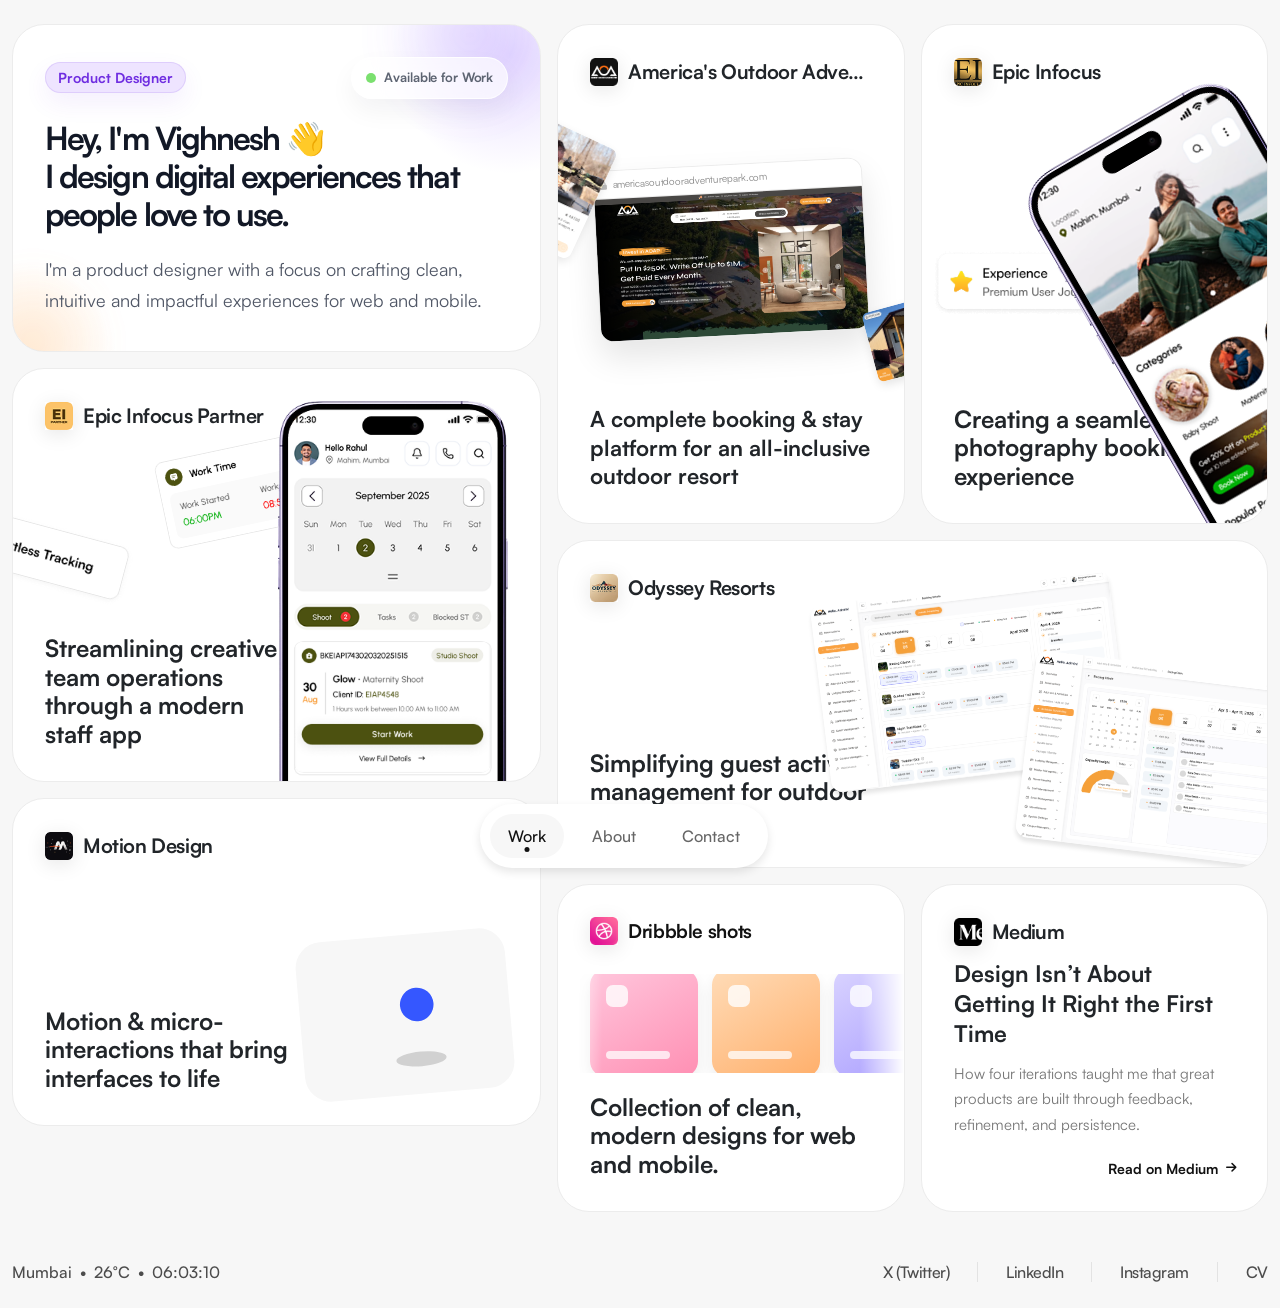
==== index.html @ e1684c3d "Initial portfolio upload" ====
<!DOCTYPE html>
<html lang="en">
<head>
  <meta charset="UTF-8" />
  <meta name="viewport" content="width=device-width, initial-scale=1.0"/>
  <title>Portfolio</title>

  <!-- Bootstrap -->
  <link
    href="https://cdn.jsdelivr.net/npm/bootstrap@5.3.3/dist/css/bootstrap.min.css"
    rel="stylesheet"
  />
  
  <!-- Icons -->
  <link
    rel="stylesheet"
    href="https://cdnjs.cloudflare.com/ajax/libs/font-awesome/6.5.2/css/all.min.css"
  />
  
  <!-- Custom Fonts -->
  <link rel="stylesheet" href="css/satoshi.css"/>

  <link rel="stylesheet" href="css/style.css"/>
</head>

<body>
  <div id="liquid-glass-cursor"></div>
  

  <div class="container py-4">

    <!-- Navbar -->
    <nav class="navbar-custom">

      <div class="nav-links">
        <a class="active" href="index.html">Work</a>
        <a href="about.html">About</a>
        <a href="contact.html">Contact</a>
      </div>

    </nav>

    <!-- Grid Layout -->
    <div class="main-grid mb-5">

      <!-- Hero -->
      <div class="card hero-card">
        <div class="hero-card__ambient hero-card__ambient--one"></div>
        <div class="hero-card__ambient hero-card__ambient--two"></div>

        <div class="hero-card__content">
          <div class="hero-card__topline">
            <span class="small-label tag rounded-4 hero-tag">Product Designer</span>

            <span class="hero-status">
              <span class="status-dot"></span>
              Available for Work
            </span>
          </div>

          <h1>
            Hey, I'm Vighnesh 👋<br>
            I design digital experiences
            that people love to use.
          </h1>

          <p>
            I'm a product designer with a focus on crafting clean,
            intuitive and impactful experiences for web and mobile.
          </p>
        </div>
      </div>

      <!-- AOAP -->
      <div class="card aoap-card" onclick="window.open('https://www.aoapark.com')">

        <div class="card-title">
          <img src="assets/images/aoap.png" alt="">
          <span class="text-truncate">America's Outdoor Adventure Park</span>
        </div>

        <div class="aoap-preview-wrap">
          <div class="aoap-preview">
            <div class="aoap-preview-bar">
              <i class="fa-solid fa-lock"></i>
              <span>americasoutdooradventurepark.com</span>
            </div>
            <img src="assets/images/aoap-website.png" alt="AOAP homepage preview">
          </div>
        </div>

        <div class="aoap-booking-card">
          <img src="assets/images/aoap-cabin-card.png" alt="">
        </div>
        <div class="aoap-activity-card">
          <img src="assets/images/aoap-activity-card.png" alt="">
        </div>

        <div class="project-title-aoap">
          <h1 class="mb-0" style="max-width:100%">A complete booking &amp; stay platform for an all-inclusive outdoor resort</h1>
        </div>

      </div>

      <!-- Epic Infocus -->
      <div class="card epicinfocus-card" onclick="window.location.href='project-epicinfocus.html'">

        <div class="card-title">
          <img src="assets/images/epic-infocus.png" alt="">
          <span>Epic Infocus</span>
        </div>

          <div class="mini-card-1"><img src="assets/images/experience.png" alt=""></div>
          <div class="mini-card-2"><img src="assets/images/booking.png" alt=""></div>
          <div class="mini-card-3"><img src="assets/images/management.png" alt=""></div>
        

        <div class="project-title">
          <h1 class="mb-0">
            Creating a seamless photography booking experience
          </h1>
        </div>

        <div class="project-preview">
          <img src="assets/images/photography-app.png" alt="">
        </div>
      </div>

      <!-- epic infocus staff card -->
      <div class="card epic-staff-card" onclick="window.location.href='project-epicstaff.html'">

        <div class="card-title">
          <img src="assets/images/epic-partner.png" alt="">
          <span>Epic Infocus Partner</span>
        </div>

        <div class="project-preview-epic-staff">
          <img src="assets/images/staff-app.png" alt="">
        </div>

        <div class="project-preview-task-card">
          <img src="assets/images/task-card.png" alt="">
        </div>

        <div class="project-preview-work-card">
          <img src="assets/images/work-time.png" alt="">
        </div>

        <div class="project-preview-task-track">
          <img src="assets/images/task-tracking.png" alt="">
        </div>

        <div class="project-title-epic-staff">
          <h1 class="mb-0">
            Streamlining creative team operations through a modern staff app
          </h1>
        </div>
      </div>

      <!-- Case Study -->
      <div class="card case-study" onclick="window.location.href='project-activity-scheduling.html'">

        <div class="card-title">
          <img src="assets/images/odyssey-resorts.png" alt="">
          <span>Odyssey Resorts</span>
        </div>

        <div class="project-title-case-study" style="max-width: 350px;">
          <h1 class="mb-0">
            Simplifying guest activity management for outdoor adventures
          </h1>
        </div>

        <div class="project-preview-aoap-scheduling1">
          <img src="assets/images/activity-scheduling/activity-scheduling-through-booking.png" alt="">
        </div>

        <div class="project-preview-aoap-scheduling2">
          <img src="assets/images/activity-scheduling/activity-scheduling-through-activity.png" alt="">
        </div>

        <div class="project-preview-aoap-activity-card1">
          <img src="assets/images/activity-scheduling/guide-trail-ride.png" alt="">
        </div>

        <div class="project-preview-aoap-activity-card2">
          <img src="assets/images/activity-scheduling/night-trail-ride.png" alt="">
        </div>

        <div class="project-preview-aoap-activity-guests">
          <img src="assets/images/activity-scheduling/guest.png" alt="">
        </div>

      </div>

      <!-- Motion Design -->
      <div class="card motion-card" onclick="window.location.href='motion-design.html'">

        <div class="card-title">
          <img src="assets/images/motion-logo.png" alt="">
          <span>Motion Design</span>
        </div>

        <div class="motion-stage">
          <svg class="motion-svg" viewBox="0 0 200 150" xmlns="http://www.w3.org/2000/svg">
            <g class="motion-trail">
              <path d="M72 34 Q50 66 72 98"></path>
              <path d="M86 26 Q62 64 86 92"></path>
            </g>
            <ellipse class="motion-shadow" cx="112" cy="118" rx="24" ry="7"></ellipse>
            <circle class="motion-ball" cx="112" cy="66" r="16"></circle>
          </svg>
        </div>

        <div class="project-title motion-project-title">
          <h1 class="mb-0">
            Motion &amp; micro-interactions that bring interfaces to life
          </h1>
        </div>

      </div>

      <div class="card dribble-shots" onclick="window.location.href='dribble-shot.html'">
        <div class="card-title">
          <img src="assets/images/dribble-shots.png" alt="">
          <span class="name">Dribbble shots</span>
        </div>

        <div class="shot-reel">
          <div class="shot-track">
            <div class="shot"><div class="ph ph-1"><span></span></div></div>
            <div class="shot"><div class="ph ph-2"><span></span></div></div>
            <div class="shot"><div class="ph ph-3"><span></span></div></div>
            <div class="shot"><div class="ph ph-4"><span></span></div></div>
            <div class="shot" aria-hidden="true"><div class="ph ph-1"><span></span></div></div>
            <div class="shot" aria-hidden="true"><div class="ph ph-2"><span></span></div></div>
            <div class="shot" aria-hidden="true"><div class="ph ph-3"><span></span></div></div>
            <div class="shot" aria-hidden="true"><div class="ph ph-4"><span></span></div></div>
          </div>
        </div>

        <div class="project-title">
          <h1 class="m-0" style="max-width: 100%;">Collection of clean, modern designs for web and mobile.</h1>
        </div>

      </div>

      <!-- Medium Post -->
      <div class="card medium-card" onclick="window.open('https://medium.com/@vighneshbidaye2003/design-isnt-about-getting-it-right-the-first-time-4b32076ea511')">

        <div class="card-title">
          <img src="assets/images/medium-logo.png" alt="">
          <span>Medium</span>
        </div>

        <div>
          <div class="project-title medium-project-title">
            <h1 class="mb-0">Design Isn’t About Getting It Right the First Time</h1>
          </div>
          <p class="medium-deck"><span>How four iterations taught me that great products are built through feedback, refinement, and persistence.</span></p>
        </div>

        <div class="medium-footer">
          <div class="medium-meta">
            <span>5 Jul 2026</span>
            <span>·</span>
            <span>7 min read</span>
          </div>
          <div class="medium-cta">
            Read on Medium
            <i class="fa-solid fa-arrow-right"></i>
          </div>
        </div>

      </div>

      <!-- Design System -->
      <!-- <div class="card design-system">
        <div class="card-title">
          🧩 Design System
        </div>

        <div class="colors">
          <span class="c1"></span>
          <span class="c2"></span>
          <span class="c3"></span>
          <span class="c4"></span>
        </div>

        <h1>Aa</h1>

        <h5>Instrument Sans</h5>

        <p>
          Building consistent and scalable
          design systems.
        </p>

        <a href="#">
          Explore
          <i class="fa-solid fa-arrow-up-right-from-square"></i>
        </a>
      </div> -->

      <!-- Side Project -->
      <!-- <div class="card side-project">

        <div class="card-title">
          ❤️ Side Project
        </div>

        <img src="assets/images/productivity-ui.png" alt="">

        <p>
          A productivity app to help you stay focused and organised.
        </p>

        <a href="#">
          View project
          <i class="fa-solid fa-arrow-up-right-from-square"></i>
        </a>

      </div> -->

      <!-- Thoughts -->
      <!-- <div class="card thoughts">

        <div class="card-title">
          💭 On my mind
        </div>

        <div class="thought-item">
          <h6>Designing for real people</h6>
          <span>Thoughts on user-centered design</span>
        </div>

        <div class="thought-item">
          <h6>The power of simplicity</h6>
          <span>Why less is more</span>
        </div>

        <div class="thought-item">
          <h6>Building in public</h6>
          <span>Sharing the process, not just the outcome</span>
        </div>

      </div> -->

    </div>

    <footer class="footer">
        <!-- LEFT -->
        <div class="footer-left">
          <div class="location-hover">
            <div class="location-info">
              <span>Mumbai</span>
              <span>•</span>
              <span>26°C</span>
              <span>•</span>
              <span id="clock">11:08:53</span>
            </div>

            <!-- HOVER IMAGES -->
            <div class="hover-preview">
              <img
                src="assets/images/gateway-of-india.jpg"
                class="preview-img"
              />
              <img
                src="assets/images/bandra-warli-sea-link.jpg"
                class="preview-img"
              />
              <img src="assets/images/marins.jpg" class="preview-img" />
              <img src="assets/images/csmt.jpg" class="preview-img" />
              <img src="assets/images/night-view.png" class="preview-img" />
            </div>
          </div>
        </div>

        <!-- RIGHT -->
        <div class="footer-right">
          <a href="#">X (Twitter)</a>

          <div class="divider"></div>

          <a href="#">LinkedIn</a>

          <div class="divider"></div>

          <a href="#">Instagram</a>

          <div class="divider"></div>

          <a href="#">CV</a>
        </div>
      </footer>

  </div>

  <script src="js/script.js"></script>

</body>
</html>
---- css/satoshi.css ----
@font-face {
  font-family: 'Satoshi';
  src: url('../assets/fonts/Satoshi-Light.woff2') format('woff2');
  font-weight: 300;
  font-style: normal;
  font-display: swap;
}

@font-face {
  font-family: 'Satoshi';
  src: url('../assets/fonts/Satoshi-LightItalic.woff2') format('woff2');
  font-weight: 300;
  font-style: italic;
  font-display: swap;
}

@font-face {
  font-family: 'Satoshi';
  src: url('../assets/fonts/Satoshi-Regular.woff2') format('woff2');
  font-weight: 400;
  font-style: normal;
  font-display: swap;
}

@font-face {
  font-family: 'Satoshi';
  src: url('../assets/fonts/Satoshi-Italic.woff2') format('woff2');
  font-weight: 400;
  font-style: italic;
  font-display: swap;
}

@font-face {
  font-family: 'Satoshi';
  src: url('../assets/fonts/Satoshi-Medium.woff2') format('woff2');
  font-weight: 500;
  font-style: normal;
  font-display: swap;
}

@font-face {
  font-family: 'Satoshi';
  src: url('../assets/fonts/Satoshi-Bold.woff2') format('woff2');
  font-weight: 700;
  font-style: normal;
  font-display: swap;
}

@font-face {
  font-family: 'Satoshi';
  src: url('../assets/fonts/Satoshi-Black.woff2') format('woff2');
  font-weight: 900;
  font-style: normal;
  font-display: swap;
}
---- css/style.css ----
*{
  margin:0;
  padding:0;
  box-sizing:border-box;
}

body{
  font-family:'Satoshi', sans-serif;
  background:#f7f7f7;
  color:#111;
  cursor: none;
}

/* Hide default cursor */
@media (pointer: fine) {
  html,
  body,
  * {
    cursor: none !important;
  }
}

/* Main Cursor */
/* MAIN CURSOR */

#liquid-glass-cursor {
  position: fixed;
  top: 0;
  left: 0;

  width: 34px;
  height: 34px;

  border-radius: 999px;

  pointer-events: none;
  z-index: 999999;

  opacity: 0;

  transform: translate3d(-50%, -50%, 0) scale(1);
  backface-visibility: hidden;

  will-change:
    transform,
    width,
    height;

  transition:
    width 0.35s cubic-bezier(.22,1,.36,1),
    height 0.35s cubic-bezier(.22,1,.36,1),
    background 0.35s ease,
    border-color 0.35s ease,
    box-shadow 0.35s ease,
    opacity 0.2s ease;

  /* Liquid Glass */
  background: rgba(255, 255, 255, 0.10);

  border: 1px solid rgba(255,255,255,0.22);

  backdrop-filter: blur(8px) saturate(180%);
  -webkit-backdrop-filter: blur(8px) saturate(180%);

  /* Depth */
  box-shadow:
    0 6px 24px rgba(0,0,0,0.12),
    inset 0 1px 0 rgba(255,255,255,0.28),
    inset 0 -1px 0 rgba(255,255,255,0.08);

  /* Premium blend */
  mix-blend-mode: screen;
}

/* Inner liquid reflection */

#liquid-glass-cursor::before {
  content: "";

  position: absolute;
  inset: 0;

  border-radius: inherit;

  background:
    radial-gradient(
      circle at 30% 30%,
      rgba(255,255,255,0.42),
      rgba(255,255,255,0.08) 35%,
      rgba(255,255,255,0.02) 60%,
      transparent 75%
    );

  pointer-events: none;
}

/* Hover State */

#liquid-glass-cursor.is-hovering {

  width: 62px;
  height: 62px;

  background: rgba(255,255,255,0.16);

  border-color: rgba(255,255,255,0.34);

  box-shadow:
    0 10px 34px rgba(0,0,0,0.16),
    inset 0 1px 0 rgba(255,255,255,0.34),
    inset 0 -1px 0 rgba(255,255,255,0.10);
}


.container{
  max-width:1400px;
}

.navbar-custom{
    display: flex;
    justify-content: center;
    align-items: center;
    bottom: calc(calc(100% - min(var(--framer-viewport-height, 100%), 100%)) + 32px);
    position: fixed;
    z-index: 999;
    right: 40%;
}

.brand{
  display:flex;
  align-items:center;
  gap:10px;
  font-size:15px;
}

.nav-links{
  background:#fff;
  padding:10px;
  border-radius:999px;
  display:flex;
  gap:10px;
  box-shadow:0 4px 10px rgba(0,0,0,0.1);
}

.nav-links a{
  position: relative;
  text-decoration:none;
  color:#666;
  padding:10px 18px;
  border-radius:999px;
  transition:.3s;
  font-weight:500;
}

.nav-links a.active{
  background:#f7f7f7;
  color:#111;
}

/* Dot */
.nav-links a.active::after{
  content:'';
  position:absolute;
  bottom:6px;
  left:50%;
  transform:translateX(-50%);
  width:5px;
  height:5px;
  background:#111;
  border-radius:50%;
}

.talk-btn{
  border:none;
  background:#111;
  color:#fff;
  padding:14px 24px;
  border-radius:999px;
  display:flex;
  align-items:center;
  gap:10px;
}

.green-dot{
  width:10px;
  height:10px;
  border-radius:50%;
  background:#62d84e;
}

.main-grid{
  display:grid;
  grid-template-columns:repeat(14,1fr);
  grid-auto-rows: 70px;
  gap:16px;
}

.card{
  background:#fff;
  border-radius:32px;
  padding:32px;
  border:1px solid #ececec;
}

.hero-card{
  grid-column:span 6;
  grid-row: span 4;
  position:relative;
  overflow:hidden;
  isolation:isolate;
  background-color: #fff;
}

.hero-card::before,
.hero-card::after{
  content:"";
  position:absolute;
  inset:auto;
  border-radius:50%;
  pointer-events:none;
  z-index:0;
}

.hero-card::before{
  width:240px;
  height:240px;
  top:-90px;
  right:-90px;
  background: radial-gradient(circle, rgba(140,92,255,.22) 0%, rgba(140,92,255,0) 70%);
}

.hero-card::after{
  width:200px;
  height:200px;
  left:-95px;
  bottom:-110px;
  background: radial-gradient(circle, rgba(255,174,92,.2) 0%, rgba(255,174,92,0) 70%);
}

.hero-card__content{
  position:relative;
  z-index:1;
  height:100%;
  display:flex;
  flex-direction:column;
  gap:20px;
}

.hero-card__topline{
  display:flex;
  align-items:center;
  justify-content:space-between;
  gap:12px;
  flex-wrap:wrap;
}

.hero-tag{
  background: linear-gradient(135deg, rgba(111,45,225,.12), rgba(255,255,255,.92));
  color:#5f2bcf;
  border:1px solid rgba(111,45,225,.12);
  box-shadow: 0 10px 24px rgba(111,45,225,.08);
}

.hero-status{
  display:inline-flex;
  align-items:center;
  gap:8px;
  padding:10px 14px;
  border-radius:999px;
  background: rgba(255,255,255,.65);
  border:1px solid rgba(255,255,255,.82);
  color:#5d6472;
  font-size:13px;
  font-weight:600;
  letter-spacing:-0.01em;
  backdrop-filter: blur(16px);
  box-shadow: 0 12px 26px rgba(15,23,42,.05);
}

.hero-status .status-dot{
  box-shadow: 0 0 0 0 rgba(98,216,78,.35);
  animation: heroPulse 2.4s ease-in-out infinite;
}

.hero-card h1 {
  font-size: 32px;
  letter-spacing: -0.06em;
  font-weight: 700;
  color:#121826;
  margin: 0;
}

.hero-card p{
  font-size:18px;
  color:#4f5665;
  line-height:1.75;
  max-width:520px;
  margin:0;
}

.hero-actions{
  display:flex;
  flex-wrap:wrap;
  gap:12px;
  margin-top:auto;
}

.hero-btn{
  display:inline-flex;
  align-items:center;
  gap:10px;
  padding:14px 18px;
  border-radius:999px;
  text-decoration:none;
  font-size:15px;
  font-weight:700;
  letter-spacing:-0.01em;
  transition:
    transform .3s cubic-bezier(.22,1,.36,1),
    box-shadow .3s ease,
    background-color .3s ease,
    color .3s ease,
    border-color .3s ease;
}

.hero-btn:hover{
  transform: translateY(-2px);
}

.hero-btn--primary{
  color:#fff;
  background: linear-gradient(135deg, #121826 0%, #313a55 100%);
  border:1px solid rgba(18,24,38,.12);
  box-shadow: 0 18px 30px rgba(18,24,38,.18);
}

.hero-btn--primary:hover{
  box-shadow: 0 22px 36px rgba(18,24,38,.22);
  color:#fff;
}

.hero-btn--secondary{
  color:#1f2937;
  background: rgba(255,255,255,.72);
  border:1px solid rgba(18,24,38,.08);
  backdrop-filter: blur(16px);
}

.hero-btn--secondary:hover{
  background:#fff;
  color:#111827;
}

.hero-stats{
  display:grid;
  grid-template-columns:repeat(3, minmax(0, 1fr));
  gap:14px;
}

.hero-stat{
  padding:14px 16px;
  border-radius:20px;
  background: rgba(255,255,255,.58);
  border:1px solid rgba(255,255,255,.75);
  box-shadow: 0 14px 30px rgba(15,23,42,.05);
  backdrop-filter: blur(16px);
  transition: transform .3s ease, border-color .3s ease, background-color .3s ease;
}

.hero-stat:hover{
  transform: translateY(-4px);
  border-color: rgba(107,114,255,.28);
  background: rgba(255,255,255,.8);
}

.hero-stat strong{
  display:block;
  font-size:1.02rem;
  letter-spacing:-0.03em;
  color:#111827;
}

.hero-stat span{
  display:block;
  margin-top:6px;
  font-size:.88rem;
  line-height:1.45;
  color:#5d6472;
}

.hero-card__ambient{
  position:absolute;
  border-radius:50%;
  filter: blur(12px);
  opacity:.7;
  pointer-events:none;
  z-index:0;
  transition: transform .5s ease, opacity .5s ease;
}

.hero-card__ambient--one{
  width:220px;
  height:220px;
  top:-100px;
  right:-40px;
  background: radial-gradient(circle, rgba(140,92,255,.18) 0%, rgba(140,92,255,0) 68%);
  animation: heroFloatOne 10s ease-in-out infinite;
}

.hero-card__ambient--two{
  width:180px;
  height:180px;
  left:-70px;
  bottom:-80px;
  background: radial-gradient(circle, rgba(255,174,92,.18) 0%, rgba(255,174,92,0) 70%);
  animation: heroFloatTwo 12s ease-in-out infinite;
}

.hero-card:hover .hero-card__ambient--one,
.hero-card:hover .hero-card__ambient--two{
  opacity:1;
}

.hero-card:hover .hero-card__ambient--one{
  transform: translate(-8px, 6px) scale(1.06);
}

.hero-card:hover .hero-card__ambient--two{
  transform: translate(10px, -6px) scale(1.04);
}

/* main card */
.tag {
  background:#EEE4FF;
  color:#6F2DE1;
  padding: 4px 12px;
  width: fit-content;
}

.aoap-card{
  grid-column:span 4;
  grid-row: span 6;
  display:flex;
  flex-direction:column;
  overflow:hidden;
  position:relative;
}

.aoap-card:hover {
  background-color: #FEECD9;
}

.aoap-preview-wrap{
  flex:1;
  display:flex;
  align-items:center;
  justify-content:center;
  min-height:0;
}

.aoap-preview{
  width:100%;
  max-width:270px;
  border-radius:14px;
  overflow:hidden;
  background:#fff;
  border:1px solid #ececec;
  box-shadow:0 16px 32px rgba(0,0,0,.10);
  transform: rotate(-3deg);
  transition: transform .5s cubic-bezier(.22,1,.36,1),
              box-shadow .5s ease;
}

.aoap-card:hover .aoap-preview{
  transform: rotate(0deg) translateY(-8px) scale(1.05);
  box-shadow: 0 26px 48px rgba(255,123,66,.40);
}

.aoap-preview-bar{
  display:flex;
  align-items:center;
  gap:6px;
  padding:6px;
  background:#fff;
  border-bottom:1px solid #ececec;
}

.aoap-preview-bar i{
  font-size:8px;
  color:#bbb;
}

.aoap-preview-bar span{
  font-size:10px;
  color:#888;
  letter-spacing:-0.01em;
}

.aoap-preview img{
  display:block;
  width:100%;
}

.project-title-aoap h1{
  font-size:22px;
  font-weight:700;
  line-height:1.3;
  max-width:230px;
}

.aoap-footer-row{
  display:flex;
  align-items:center;
  justify-content:space-between;
  margin-top:16px;
}

.aoap-status{
  display:flex;
  align-items:center;
  gap:7px;
  font-size:13px;
  font-weight:500;
  color:#777;
}

.aoap-status .status-dot{
  width:7px;
  height:7px;
  border-radius:50%;
  background:#7be06f;
  box-shadow: 0 0 0 0 rgba(123,224,111,.5);
  animation: aoapPulse 2.2s ease-out infinite;
}

.aoap-booking-card {
  position:absolute;
  z-index:5;
      top: 262px;
    left: 309px;
    transform: rotate(-15deg);
  transition: transform 0.45s cubic-bezier(.22,.68,0,1.2),
              left 0.45s cubic-bezier(.22,.68,0,1.2),
              top 0.45s cubic-bezier(.22,.68,0,1.2),
              right 0.45s cubic-bezier(.22,.68,0,1.2),
              bottom 0.45s cubic-bezier(.22,.68,0,1.2);
}

.aoap-booking-card img{
  width:200px;
  border-radius:6px;
  box-shadow: 0px 4px 10px rgba(0, 0, 0, 0.1);
}

.aoap-card:hover .aoap-booking-card {
  transform:
    rotate(0deg);
  /* box-shadow: 0 4px 10px 0 #ffb81372; */
  left: 200px;
  box-shadow: 0 26px 48px rgba(255,123,66,.22);
}

.aoap-activity-card {
  position:absolute;
  z-index:5;
  top: 100px;
    left: -60px;
    transform: rotate(25deg);
  transition: transform 0.45s cubic-bezier(.22,.68,0,1.2),
              left 0.45s cubic-bezier(.22,.68,0,1.2),
              top 0.45s cubic-bezier(.22,.68,0,1.2),
              right 0.45s cubic-bezier(.22,.68,0,1.2),
              bottom 0.45s cubic-bezier(.22,.68,0,1.2);
}


.aoap-activity-card img{
  width:100px;
  border-radius:8px;
  box-shadow: 0px 4px 10px rgba(0, 0, 0, 0.1);
  
}

.aoap-card:hover .aoap-activity-card {
  transform:
    rotate(10deg);
  /* box-shadow: 0 4px 10px 0 #ffb81372; */
  left: 10px;
  box-shadow: 0 26px 48px rgba(255,123,66,.22);
}


@keyframes aoapPulse{
  0%   { box-shadow: 0 0 0 0 rgba(123,224,111,.45); }
  70%  { box-shadow: 0 0 0 7px rgba(123,224,111,0); }
  100% { box-shadow: 0 0 0 0 rgba(123,224,111,0); }
}

.aoap-visit{
  display:flex;
  align-items:center;
  gap:8px;
  font-size:14px;
  font-weight:600;
  color:#111;
}

.aoap-visit i{
  font-size:11px;
  transition: transform .35s cubic-bezier(.22,1,.36,1);
}

.aoap-card:hover .aoap-visit i{
  transform: translate(3px,-3px);
}

.epicinfocus-card{
  grid-column:span 4;
  grid-row: span 6;
  display:flex;
  flex-direction:column;
  justify-content:space-between;
  overflow:hidden;
}

.epicinfocus-card:hover .project-preview{
  transform: rotate(-12deg);
  
}

.epicinfocus-card:hover {
  background-color: rgb(253, 246, 170);
}

.epic-staff-card{
  grid-column:span 6;
  grid-row: span 5;
  display:flex;
  flex-direction:column;
  justify-content:space-between;
  overflow:hidden;
}

.case-study{
  grid-column:span 8;
  grid-row: span 4;
  display:flex;
  justify-content:space-between;
  align-items:start;
  overflow:hidden;
}

.case-study:hover {
  background-color: #FEF3E6;
}

.design-system{
  grid-column:span 4;
}

.side-project{
  grid-column:span 4;
}

.thoughts{
  grid-column:span 4;
}

.small-label{
  font-size:14px;
  font-weight:600;
}

.orange{
  color:#ff7b42;
}

.light-btn{
  background:#fafafa;
  border:1px solid #ececec;
  padding:16px 22px;
  border-radius:999px;
  display:flex;
  width:fit-content;
  align-items:center;
  gap:12px;
}

.status-dot{
  width:10px;
  height:10px;
  border-radius:50%;
  background:#7be06f;
}

@keyframes heroFloatOne{
  0%, 100% { transform: translate3d(0, 0, 0) scale(1); }
  50% { transform: translate3d(-10px, 12px, 0) scale(1.05); }
}

@keyframes heroFloatTwo{
  0%, 100% { transform: translate3d(0, 0, 0) scale(1); }
  50% { transform: translate3d(12px, -8px, 0) scale(1.04); }
}

@keyframes heroPulse{
  0%   { box-shadow: 0 0 0 0 rgba(98,216,78,.35); }
  70%  { box-shadow: 0 0 0 8px rgba(98,216,78,0); }
  100% { box-shadow: 0 0 0 0 rgba(98,216,78,0); }
}

.full-width{
  width:100%;
}

.card-title{
  display:flex;
  align-items:center;
  gap:10px;
}

.card-title span {
  font-size:20px;
  font-weight: 600;
  letter-spacing: -0.02em;
}

.card-title img{
  width:28px;
  height:28px;
  object-fit:cover;
  box-shadow: 0 4px 20px 0 rgba(0, 0, 0, 0.10);
}



/* epic infocus card */

.project-title h1{
  font-size:24px;
  font-weight: 700;
  max-width: 245px;
}

.project-preview {
  position:absolute;
  z-index:10;
    bottom: -75px;
    right: -100px;
    transform: rotate(-30deg);
    transition: transform 0.45s cubic-bezier(.22,.68,0,1.2),
              right 0.45s cubic-bezier(.22,.68,0,1.2),
              bottom 0.45s cubic-bezier(.22,.68,0,1.2);
}

.project-preview img {
  width:245px;
}

.mini-card-1{
  position:absolute;
  z-index:3;
  top:45%;
  left:10px;
}

.mini-card-1 img{
  width:200px;
}

.mini-card-2{
  position:absolute;
  z-index:2;
  top:45%;
  left:10px;
  transition: transform 0.45s cubic-bezier(.22,.68,0,1.2),
              right 0.45s cubic-bezier(.22,.68,0,1.2),
              bottom 0.45s cubic-bezier(.22,.68,0,1.2),
              top 0.45s cubic-bezier(.22,.68,0,1.2),
              bottom 0.45s cubic-bezier(.22,.68,0,1.2);
}

.mini-card-2 img{
  width:200px;
  
}

.mini-card-3{
  position:absolute;
  z-index:1;
  top:45%;
  left:10px;
  transition: transform 0.45s cubic-bezier(.22,.68,0,1.2),
              right 0.45s cubic-bezier(.22,.68,0,1.2),
              bottom 0.45s cubic-bezier(.22,.68,0,1.2),
              top 0.45s cubic-bezier(.22,.68,0,1.2),
              bottom 0.45s cubic-bezier(.22,.68,0,1.2);
}

.mini-card-3 img{
  width:200px;
}

.epicinfocus-card:hover .mini-card-2 {
  transform: rotate(-12deg);
  top: 33%;
  left: 5px;
}

.epicinfocus-card:hover .mini-card-3 {
  transform: rotate(12deg);
  top: 57%;
  left: 5px;
}

/* epic staff card */

.project-preview-epic-staff {
  position:absolute;
  z-index:10;
  top: 32px;
  right: 32px;
}

.project-preview-epic-staff img {
  width:230px;
}

.project-preview-task-card {
  position:absolute;
  border-radius: 10px;
  overflow:hidden;
  z-index:10;
  bottom: 8px;
  right: 49px;
  transition: transform 0.45s cubic-bezier(.22,.68,0,1.2),
              width 0.45s cubic-bezier(.22,.68,0,1.2);
}

.project-preview-task-card img {
  width:197px;
}

.epic-staff-card:hover .project-preview-task-card {
  transform:
    rotate(8deg)
    scale(1.15);
  /* border:1px solid #4C5110;
  box-shadow: 0 4px 20px 0 #5aae0b72; */
}

.project-preview-work-card {
  position:absolute;
  z-index:5;
  transform: rotate(-12deg);
  top: 70px;
  right: 150px;
  transition: transform 0.45s cubic-bezier(.22,.68,0,1.2),
              right 0.45s cubic-bezier(.22,.68,0,1.2);
}

.project-preview-work-card img {
  width: 230px;
}

.epic-staff-card:hover .project-preview-work-card {
  transform:
    rotate(0deg);
  right: 250px;
}

.project-preview-task-track {
  position:absolute;
  z-index:5;
  top: 150px;
  left: -80px;
  transform: rotate(15deg);
  transition: transform 0.45s cubic-bezier(.22,.68,0,1.2),
              left 0.45s cubic-bezier(.22,.68,0,1.2),
              top 0.45s cubic-bezier(.22,.68,0,1.2),
              right 0.45s cubic-bezier(.22,.68,0,1.2),
              bottom 0.45s cubic-bezier(.22,.68,0,1.2);
}

.project-preview-task-track img {
  width:200px;
}

.epic-staff-card:hover .project-preview-task-track {
  transform:
    rotate(0deg);

  top: 200px;
  left: 0px;
}


.epic-staff-card:hover {
  background-color: #CACBB8;
}

.project-title-epic-staff h1 {
  font-size:24px;
  font-weight: 700;
  max-width: 245px;
}


.project-preview-aoap-scheduling1 {
  position:absolute;
  z-index:10;
      top: 46px;
    right: 147px;
    transform: rotate(-7deg);
    transition: transform 0.45s cubic-bezier(.22,.68,0,1.2),
              rotate 0.45s cubic-bezier(.22,.68,0,1.2),
              scale 0.45s cubic-bezier(.22,.68,0,1.2);
}

.project-preview-aoap-scheduling1 img {
  width:300px;
  border-radius: 12px;
  box-shadow: 0 4px 4px rgba(0, 0, 0, 0.1);

  
}

.project-preview-aoap-scheduling2 {
  position:absolute;
  z-index:12;
  top: 126px;
  right: -58px;
  transform: rotate(7deg);

  transition: transform 0.45s cubic-bezier(.22,.68,0,1.2),
              rotate 0.45s cubic-bezier(.22,.68,0,1.2),
              scale 0.45s cubic-bezier(.22,.68,0,1.2);
}

.project-preview-aoap-scheduling2 img {
  width:300px;
  border-radius: 12px;
  box-shadow: 0 4px 4px rgba(0, 0, 0, 0.1);
}

.case-study:hover .project-preview-aoap-scheduling2 {
  transform:rotate(0deg);
  transform:scale(1.12);
  box-shadow: 0 4px 20px 0 rgba(255, 161, 33, 0.20);
}

.case-study:hover .project-preview-aoap-scheduling1 {
  transform:rotate(0deg);
  transform:scale(1.12);
  box-shadow: 0 4px 20px 0 rgba(255, 161, 33, 0.20);
}

.project-preview-aoap-activity-card1 {
  position:absolute;
  z-index: 9;
  top: 75px;
  right: 300px;
  transform: rotate(7deg);
  transition: transform 0.45s cubic-bezier(.22,.68,0,1.2),
              rotate 0.45s cubic-bezier(.22,.68,0,1.2),
              scale 0.45s cubic-bezier(.22,.68,0,1.2),
              right 0.45s cubic-bezier(.22,.68,0,1.2);             
}

.project-preview-aoap-activity-card1 img {
  width:120px;
}

.case-study:hover .project-preview-aoap-activity-card1 {
  transform:rotate(-10deg)
            scale(1.12);
  right: 450px;
}

.project-preview-aoap-activity-card2 {
  position:absolute;
  z-index: 11;
  top: 141px;
  right: 9px;
  transform: rotate(7deg);
  transition: transform 0.45s cubic-bezier(.22,.68,0,1.2),
              rotate 0.45s cubic-bezier(.22,.68,0,1.2),
              scale 0.45s cubic-bezier(.22,.68,0,1.2),
              top 0.45s cubic-bezier(.22,.68,0,1.2);             
}

.project-preview-aoap-activity-card2 img {
  width:100px;
}

.case-study:hover .project-preview-aoap-activity-card2 {
  transform:rotate(-20deg)
            scale(1.12);
  top: 20px;
}

.project-preview-aoap-activity-guests {
  position:absolute;
      z-index: 9;
    top: 94px;
    right: 123px;

  transform: rotate(-30deg);
  transition: transform 0.45s cubic-bezier(.22,.68,0,1.2),
              rotate 0.45s cubic-bezier(.22,.68,0,1.2),
              scale 0.45s cubic-bezier(.22,.68,0,1.2),
              top 0.45s cubic-bezier(.22,.68,0,1.2),
              right 0.45s cubic-bezier(.22,.68,0,1.2);           
}

.project-preview-aoap-activity-guests img {
  width:150px;
}

.case-study:hover .project-preview-aoap-activity-guests{
  transform: rotate(28deg) scale(1.12);
    top: 203px;
    right: 266px;
}


/* case study */

.project-title-case-study h1{
  font-size:24px;
  font-weight: 700;
  max-width: 500px;
}

.aoap-img,
.case-img,
.side-project img{
  width:100%;
  border-radius:24px;
}

.aoap-card h3{
  margin-top:24px;
  font-size:30px;
}

.aoap-card p{
  color:#777;
  margin-top:10px;
}

.work-item{
  display:flex;
  align-items:center;
  gap:14px;
  padding:16px 0;
  border-bottom:1px solid #f0f0f0;
}

.work-item img{
  width:60px;
  height:60px;
  border-radius:16px;
  object-fit:cover;
}

.work-item h6{
  margin:0;
  font-size:16px;
}

.work-item span{
  font-size:14px;
  color:#777;
}

.work-item i{
  margin-left:auto;
}

.avatar{
  width:220px;
  display:block;
  margin:auto;
}

.case-content{
  max-width:400px;
}

.case-study h2{
  font-size:48px;
  line-height:1.1;
  margin:20px 0;
}

.case-study p{
  color:#777;
  line-height:1.7;
}

.case-study a,
.design-system a,
.side-project a{
  display:inline-flex;
  gap:10px;
  margin-top:20px;
  text-decoration:none;
  color:#111;
  font-weight:600;
}

.colors{
  display:flex;
  gap:16px;
  margin-bottom:30px;
}

.colors span{
  width:52px;
  height:52px;
  border-radius:18px;
}

.c1{background:#111;}
.c2{background:#8b8cf8;}
.c3{background:#7cd96a;}
.c4{background:#eee;}

.design-system h1{
  font-size:72px;
  margin-bottom:10px;
}

.design-system p{
  color:#666;
  margin-top:20px;
  line-height:1.8;
}

.side-project p{
  margin-top:20px;
  color:#666;
}

.thought-item{
  padding:20px 0;
  border-bottom:1px solid #f0f0f0;
}

.thought-item span{
  color:#777;
  font-size:14px;
}

/* Motion Design card */

.motion-card{
  grid-column: span 6;
  grid-row: span 4;
  position: relative;
  display:flex;
  flex-direction:column;
  justify-content:space-between;
  overflow:hidden;
}

.motion-card:hover{
  background-color: #E6ECFF;
}

.card-title .motion-icon{
  width:28px;
  height:28px;
  display:flex;
  align-items:center;
  justify-content:center;
  font-size:20px;
  line-height:1;
}

.motion-project-title h1{
  max-width:260px;
}

/* Stage the little SVG player sits in — echoes the peeking preview
   pattern used by the other cards, but self-contained (no export needed) */
.motion-stage{
  position:absolute;
  z-index:5;
  bottom:30px;
  right:30px;
  width:210px;
  height:160px;
  background:#f7f7f7;
  border-radius:26px;
  transform: rotate(-5deg);
  transition: transform 0.45s cubic-bezier(.22,.68,0,1.2),
              background 0.35s ease;
}

.motion-card:hover .motion-stage{
  transform: rotate(0deg) scale(1.06);
  background:#fff;
}

.motion-svg{
  width:100%;
  height:100%;
}

/* Little timeline chip — peeks from the top-right, scrubs on a loop */
.motion-keyframes{
  position:absolute;
  z-index:6;
  top:24px;
  right:32px;
  width:150px;
  padding:16px 16px 14px;
  background:#fff;
  border-radius:16px;
  box-shadow: 0 10px 26px rgba(0,0,0,.07);
  transform: rotate(-6deg);
  transition: transform 0.45s cubic-bezier(.22,.68,0,1.2);
}

.motion-card:hover .motion-keyframes{
  transform: rotate(0deg) translateY(6px);
}

.kf-track{
  position:relative;
  display:block;
  height:2px;
  background:#ececec;
  border-radius:2px;
}

.kf-diamond{
  position:absolute;
  top:50%;
  width:7px;
  height:7px;
  background:#3557FF;
  border-radius:2px;
  transform:translate(-50%,-50%) rotate(45deg);
}

.kf-playhead{
  position:absolute;
  top:-8px;
  left:0;
  width:2px;
  height:18px;
  background:#111;
  border-radius:2px;
  animation: kfScrub 3.2s ease-in-out infinite;
}

.motion-card:hover .kf-playhead{
  animation-duration: 1.7s;
}

@keyframes kfScrub{
  0%, 100% { left:0%; }
  50%      { left:100%; }
}

/* Small rotating badge — tucked behind the stage, peeks out on hover */
.motion-spinner{
  position:absolute;
  z-index:4;
  bottom:132px;
  right:150px;
  width:46px;
  height:46px;
  transform: rotate(-4deg);
  transition: transform 0.45s cubic-bezier(.22,.68,0,1.2),
              right 0.45s cubic-bezier(.22,.68,0,1.2),
              bottom 0.45s cubic-bezier(.22,.68,0,1.2);
}

.motion-card:hover .motion-spinner{
  transform: rotate(0deg);
  right: 172px;
  bottom: 150px;
}

.spinner-track{
  fill:none;
  stroke:#e4e4e4;
  stroke-width:3;
}

.spinner-arc{
  fill:none;
  stroke:#3557FF;
  stroke-width:3;
  stroke-linecap:round;
  stroke-dasharray: 24 70;
  transform-box: fill-box;
  transform-origin:center;
  animation: spinnerRotate 1.4s linear infinite;
}

.motion-card:hover .spinner-arc{
  animation-duration: 0.8s;
}

@keyframes spinnerRotate{
  to{ transform: rotate(360deg); }
}

.motion-ball{
  fill:#3557FF;
  transform-box: fill-box;
  transform-origin: center;
  animation: motionBallBounce 1.8s cubic-bezier(.45,0,.55,1) infinite;
}

.motion-shadow{
  fill:#111;
  opacity:.16;
  transform-box: fill-box;
  transform-origin: center;
  animation: motionShadowPulse 1.8s cubic-bezier(.45,0,.55,1) infinite;
}

.motion-trail path{
  fill:none;
  stroke:#3557FF;
  stroke-width:3;
  stroke-linecap:round;
  opacity:0;
  transition: opacity .35s ease;
}

.motion-card:hover .motion-trail path{
  opacity:.35;
}

.motion-card:hover .motion-ball,
.motion-card:hover .motion-shadow{
  animation-duration: 0.95s;
}

/* dribble-shots card */

.dribble-shots{
    position: relative;
    display:flex;
    grid-column: span 4;
    grid-row: span 4;
    flex-direction:column;
    gap:20px;
    overflow:hidden;
    transition: background-color .35s ease;
  }

  .dribble-shots:hover{ background-color:#FFEAF1; }

  .card-title{ display:flex; align-items:center; gap:10px; }

  .card-title .badge-icon{
    width:28px; height:28px;
    border-radius:8px;
    background: linear-gradient(135deg,#FF8FB3,#FF5C8A);
    box-shadow: 0 4px 14px rgba(255,92,138,.35);
    flex:0 0 auto;
  }

  .card-title span.name{
    font-size:19px;
    font-weight:700;
    letter-spacing:-0.02em;
    color:#111;
  }

  .shot-reel{
    position:relative;
    flex:1;
    min-height:0;
    display:flex;
    align-items:center;
    overflow:visible;
    margin:0 -32px;
    padding:0 32px;
    -webkit-mask-image: linear-gradient(to right, transparent 0, #000 44px, #000 calc(100% - 44px), transparent 100%);
            mask-image: linear-gradient(to right, transparent 0, #000 44px, #000 calc(100% - 44px), transparent 100%);
  }

  .shot-track{
    display:flex;
    gap:14px;
    animation: reelDrift 20s linear infinite;
    will-change: transform;
  }

  .dribble-shots:hover .shot-track{ animation-play-state: paused; }

  .shot{
    flex:0 0 auto;
    width:108px;
    height:108px;
    border-radius:16px;
    overflow:hidden;
    box-shadow:0 8px 18px rgba(0,0,0,.08);
    transition: transform .4s cubic-bezier(.22,.68,0,1.2), box-shadow .35s ease;
    position:relative;
  }

  .dribble-shots:hover .shot:hover{
    transform: translateY(-8px) scale(1.05);
    box-shadow:0 16px 28px rgba(194,58,100,.25);
    z-index:2;
  }

  /* placeholder shot art — stand-in for real screenshots */
  .ph{ width:100%; height:100%; position:relative; }
  .ph::before{ content:""; position:absolute; inset:0; }
  .ph::after{
    content:"";
    position:absolute;
    left:16px; right:28px; bottom:18px;
    height:8px;
    border-radius:5px;
    background:rgba(255,255,255,.75);
  }
  .ph span{
    position:absolute;
    left:16px; top:16px;
    width:22px; height:22px;
    border-radius:7px;
    background:rgba(255,255,255,.8);
  }
  .ph-1::before{ background:linear-gradient(150deg,#FFC7DD,#FF8FB3); }
  .ph-2::before{ background:linear-gradient(150deg,#FFDCB8,#FFAF6B); }
  .ph-3::before{ background:linear-gradient(150deg,#D9D3FF,#A79BFF); }
  .ph-4::before{ background:linear-gradient(150deg,#C6F1DE,#7FD9AE); }

  @keyframes reelDrift{
    from{ transform:translateX(0); }
    to{ transform:translateX(-488px); }
  }

/* Medium post card ------------------------------------------------ */
/* Signature move: the deck line gets "highlighted" on hover, like
   Medium's own highlight-to-quote feature. Meta + CTA arrow reveal
   alongside it, echoing the peek-in pattern used on the other cards. */

.medium-card{
  grid-column: span 4;
  grid-row: span 4;
  position: relative;
  display:flex;
  flex-direction:column;
  justify-content:space-between;
  overflow:hidden;
  transition: background-color .35s ease;
}

.medium-card:hover{ background-color:#F5F0E3; }

.card-title .medium-badge{
  width:28px;
  height:28px;
  border-radius:50%;
  background:#111;
  flex:0 0 auto;
  display:flex;
  align-items:center;
  justify-content:center;
}

.card-title .medium-badge span{
  font-family: Georgia, 'Times New Roman', serif;
  font-size:15px;
  font-weight:700;
  color:#fff;
  line-height:1;
}

.medium-project-title h1{
  font-size:23px;
  font-weight:700;
  line-height:1.3;
  max-width:100%;
}

.medium-deck{
  position:relative;
  max-width:100%;
  margin-top:12px;
}

.medium-deck span{
  position:relative;
  z-index:1;
  color:#777;
  font-size:15px;
  line-height:1.65;
}

.medium-deck::before{
  content:"";
  position:absolute;
  left:-4px;
  bottom:3px;
  width:0%;
  height:10px;
  background:#FFE066;
  border-radius:3px;
  transition: width .5s cubic-bezier(.22,1,.36,1) .05s;
}

.medium-card:hover .medium-deck::before{
  width:62%;
}

.medium-footer{
  display:flex;
  align-items:center;
  justify-content:space-between;
  gap:12px;
}

.medium-meta{
  display:flex;
  align-items:center;
  gap:6px;
  font-size:13px;
  color:#999;
  white-space:nowrap;
  opacity:0;
  transform:translateY(6px);
  transition: opacity .4s ease, transform .4s cubic-bezier(.22,1,.36,1);
}

.medium-card:hover .medium-meta{
  opacity:1;
  transform:translateY(0);
}

.medium-cta{
  display:flex;
  align-items:center;
  gap:8px;
  font-size:14px;
  font-weight:600;
  color:#111;
  white-space:nowrap;
}

.medium-cta i{
  font-size:12px;
  transition: transform .35s cubic-bezier(.22,1,.36,1);
}

.medium-card:hover .medium-cta i{
  transform:translateX(5px);
}

@media (prefers-reduced-motion: reduce){
  .medium-deck::before,
  .medium-meta,
  .medium-cta i{
    transition:none;
  }
}


/* squash-and-stretch bounce — the ball hangs briefly at the top of its
   arc, accelerates down, squashes on impact, then stretches back up */
@keyframes motionBallBounce{
  0%, 100% { transform: translateY(0) scale(1,1); }
  6%       { transform: translateY(0) scale(1,1); }
  42%      { transform: translateY(44px) scale(1,1); }
  48%      { transform: translateY(46px) scale(1.32,0.7); }
  56%      { transform: translateY(28px) scale(0.85,1.18); }
  74%      { transform: translateY(0) scale(1,1); }
}

/* contact shadow grows/darkens as the ball nears the ground, shrinks
   and fades as it rises — kept in sync with motionBallBounce above */
@keyframes motionShadowPulse{
  0%, 100% { transform: scale(0.55,0.55); opacity:.16; }
  6%       { transform: scale(0.55,0.55); opacity:.16; }
  42%      { transform: scale(1,1);       opacity:.30; }
  48%      { transform: scale(1.15,1.05); opacity:.36; }
  56%      { transform: scale(0.9,0.9);   opacity:.28; }
  74%      { transform: scale(0.55,0.55); opacity:.16; }
}

@media (prefers-reduced-motion: reduce){
  .aoap-preview,
  .aoap-visit i,
  .aoap-status .status-dot{
    transition:none;
    animation:none;
  }
  .motion-ball,
  .motion-shadow,
  .kf-playhead,
  .spinner-arc{
    animation: none;
  }
}

@media(max-width:1200px){

  .hero-card,
  .aoap-card,
  .epicinfocus-card,
  .epic-staff-card,
  .case-study,
  .motion-card,
  .medium-card,
  .design-system,
  .side-project,
  .thoughts{
    grid-column:span 12;
  }

  .case-study{
    flex-direction:column;
    gap:30px;
  }

  .hero-card{
    grid-row: span 5;
  }
}

@media(max-width:768px){

  .navbar-custom{
    flex-direction:column;
    gap:20px;
  }

  .nav-links{
    overflow:auto;
    width:100%;
    justify-content:flex-start;
  }

  .hero-card__topline{
    align-items:flex-start;
  }

  .hero-stats{
    grid-template-columns:1fr;
  }

  .card{
    padding:24px;
  }
}

@media(max-width:576px){
  .hero-actions{
    flex-direction:column;
  }

  .hero-btn{
    width:100%;
    justify-content:center;
  }
}


/* FOOTER */

.footer{
  width:100%;
  display:flex;
  align-items:center;
  justify-content:space-between;
}

/* LEFT */

.location-hover{
  position:relative;
  display:inline-flex;
  align-items:center;
  cursor:pointer;
}

.location-info{
    font-weight: 500;
    font-size: 16px;
    line-height: 1.2;
    display: flex;
    align-items: center;
    gap: 8px;
    color: #4C4C4C;
}

/* IMAGE PREVIEW */

.hover-preview{
  position:absolute;
  left:50%;
  bottom:calc(100% + 20px);
  transform:translateX(-50%);
  width:190px;
  aspect-ratio:16/9;
  pointer-events:none;
  transition: transform .3s cubic-bezier(.22,1,.36,1);
  will-change: transform;
}

.location-hover:hover .hover-preview{
  transform:translateX(-50%) translateY(-3px);
}

/* ALL IMAGES */

.preview-img{
  position:absolute;
  inset:0;

  width:100%;
  height:100%;
  object-fit:cover;

  border-radius:18px;

  opacity:0;

  transform:
    translateY(12px)
    scale(.92)
    rotate(0deg);

  transition:
    opacity .45s ease,
    transform .55s cubic-bezier(.22,1,.36,1);
  will-change: transform, opacity;

  box-shadow:
    0 20px 50px rgba(0,0,0,.18);

  border:2px solid rgba(255,255,255,.7);
}

/* ACTIVE IMAGE */

.preview-img.active{
  opacity:1;
}

/* DIFFERENT ROTATIONS */

.preview-img:nth-child(1).active{
  transform:
    translateY(0px)
    scale(1)
    rotate(-5deg);
}

.preview-img:nth-child(2).active{
  transform:
    translateY(0px)
    scale(1)
    rotate(3deg);
}

.preview-img:nth-child(3).active{
  transform:
    translateY(0px)
    scale(1)
    rotate(-2deg);
}

.preview-img:nth-child(4).active{
  transform:
    translateY(0px)
    scale(1)
    rotate(6deg);
}

.preview-img:nth-child(5).active{
  transform:
    translateY(0px)
    scale(1)
    rotate(-7deg);
}

/* RIGHT */

.footer-right{
  display:flex;
  align-items:center;
  gap:28px;
}

.footer-right a{
  text-decoration:none;
  color: rgb(76, 76, 76);
  font-size:16px;
  font-weight: 500;
  transition:.25s ease;
  letter-spacing: -0.03em;

}

.footer-right a:hover{
  color:#000;
}

.divider{
  width:1px;
  height:20px;
  background:rgba(0,0,0,.08);
}

/* RESPONSIVE */

@media(max-width:768px){

  .footer{
    flex-direction:column;
    align-items:flex-start;
    gap:30px;
  }

  .footer-right{
    flex-wrap:wrap;
    gap:18px;
  }

}
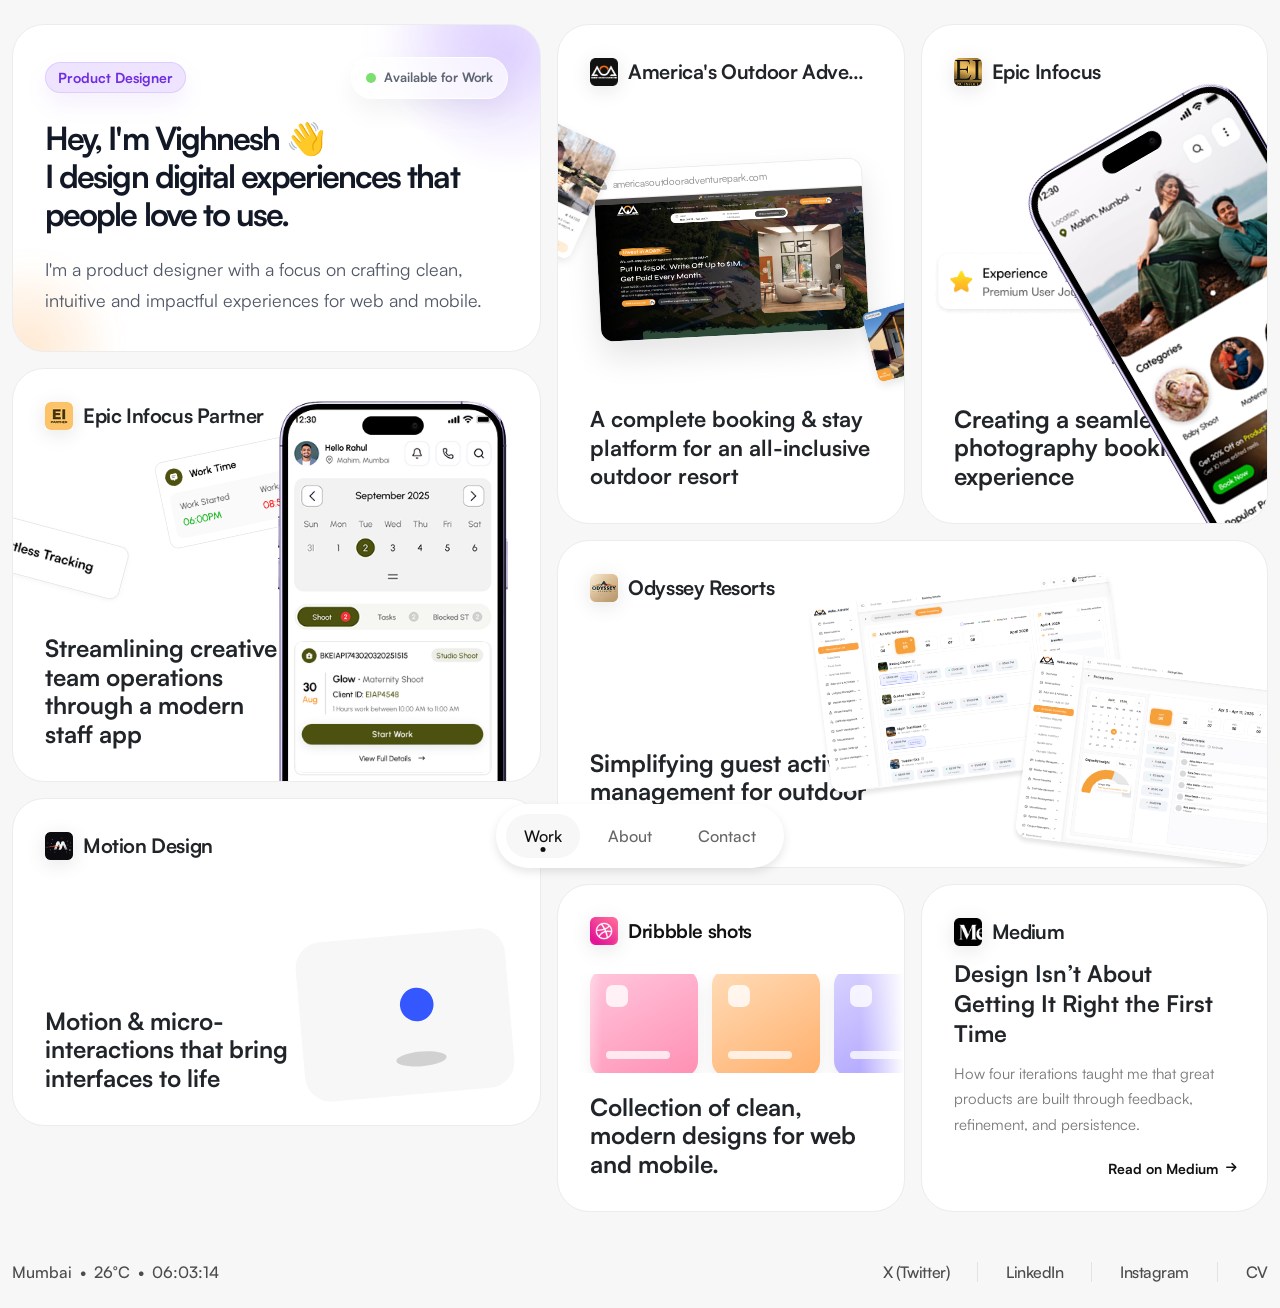
==== commit bf0c5fab: "Updated portfolio" ====
--- a/index.html
+++ b/index.html
@@ -21,6 +21,8 @@
   <link rel="stylesheet" href="css/satoshi.css"/>
 
   <link rel="stylesheet" href="css/style.css"/>
+  
+  <link rel="stylesheet" href="css/responsive.css">
 </head>
 
 <body>
--- a/css/style.css
+++ b/css/style.css
@@ -114,6 +114,9 @@
 
 .container{
   max-width:1400px;
+      align-items: center;
+    display: flex;
+    flex-direction: column;
 }
 
 .navbar-custom{
@@ -123,7 +126,6 @@
     bottom: calc(calc(100% - min(var(--framer-viewport-height, 100%), 100%)) + 32px);
     position: fixed;
     z-index: 999;
-    right: 40%;
 }
 
 .brand{
@@ -193,6 +195,7 @@
   grid-template-columns:repeat(14,1fr);
   grid-auto-rows: 70px;
   gap:16px;
+  width: 100%;
 }
 
 .card{
--- a/css/responsive.css
+++ b/css/responsive.css
@@ -0,0 +1,646 @@
+/* ========================================
+   RESPONSIVE DESIGN - Contact Page
+   ======================================== */
+
+/* TABLET - Medium (768px and below) */
+@media(max-width:768px){
+
+  .cv-card{
+    grid-column:span 12;
+  }
+
+  .dribble-card,
+  .linkedin-card{
+    grid-column:span 6;
+  }
+
+  .instagram-card,
+  .mail-card{
+    grid-column:span 12;
+  }
+
+  .card-title-contact span{
+    font-size:24px;
+  }
+
+  .card-sub{
+    font-size:18px;
+  }
+
+  .arrow-icon{
+    width:36px;
+    height:36px;
+    top:20px;
+    right:20px;
+  }
+}
+
+/* MOBILE - Small (480px and below) */
+@media(max-width:480px){
+
+  .cv-card,
+  .dribble-card,
+  .linkedin-card,
+  .instagram-card,
+  .mail-card{
+    height: 343px;
+  }
+
+  .card-title-contact span{
+    font-size:18px;
+    white-space: nowrap;
+        overflow: hidden;
+        text-overflow: ellipsis;
+        width: 100%;
+        display: block;
+  }
+
+  .card-sub{
+    font-size:14px;
+  }
+
+  .arrow-icon{
+    width:32px;
+    height:32px;
+    top:16px;
+    right:16px;
+  }
+
+  .arrow-icon svg{
+    font-size:16px;
+  }
+}
+
+/* MOBILE - Extra Small (below 360px) */
+@media(max-width:360px){
+
+  .card-title-contact span{
+    font-size:16px;
+  }
+
+  .card-sub{
+    font-size:12px;
+  }
+}
+
+/* ========================================
+   RESPONSIVE DESIGN - Project Pages
+   ======================================== */
+
+/* TABLET - Medium (768px and below) */
+@media(max-width:768px){
+
+  .project-hero{
+    flex-direction:column;
+    gap:20px;
+  }
+
+  .project-info{
+    width:100%;
+  }
+
+  .project-container{
+    padding:24px;
+  }
+
+  .project-company span{
+    font-size:20px;
+  }
+
+  .project-content{
+    width:100%;
+  }
+
+  .project-heading h1{
+    font-size:36px;
+  }
+
+  .project-description p{
+    font-size:18px;
+  }
+
+  .project-visual{
+    position:relative;
+    top:auto;
+    right:auto;
+    width:100%;
+    margin-top:20px;
+  }
+
+  .project-role{
+    width:100%;
+    padding:24px;
+  }
+
+  .item span,
+  .item p{
+    font-size:18px;
+  }
+
+  .section-heading h1{
+    font-size:28px;
+  }
+
+  .detail-section{
+    width:100%;
+    max-height:none;
+  }
+
+  .matrix h1{
+    font-size:42px;
+  }
+
+  .matrix p{
+    font-size:18px;
+  }
+}
+
+/* MOBILE - Small (480px and below) */
+@media(max-width:480px){
+
+  .container {
+    align-items: center;
+    display: flex;
+    flex-direction: column;
+  }
+
+  .project-hero{
+    flex-direction:column;
+    gap:32px;
+    width: 343px;
+  }
+
+  .project-container{
+    padding: 24px;
+    border-radius:24px;
+  }
+
+  .project-company span{
+    font-size:18px;
+  }
+
+  .project-heading h1{
+    font-size:24px;
+    margin-bottom:16px;
+  }
+
+  .project-description p{
+    font-size:18px;
+  }
+
+  .project-visual{
+    margin-top:16px;
+  }
+
+  .project-role{
+    padding:24px;
+    border-radius:24px;
+  }
+
+  .item span,
+  .item p{
+    font-size:14px;
+  }
+
+  .icon{
+    width:44px;
+    height:44px;
+  }
+
+  .icon img {
+    width:100%;
+  }
+
+  .section-heading h1{
+    font-size:22px;
+  }
+
+  .section-heading .icon{
+    width:48px;
+    height:48px;
+  }
+
+  .section-heading .icon img {
+    width:100%;
+  }
+
+  .what-broken {
+    width:343px;
+    gap:24px;
+  }
+
+  .detail-section {
+    width: 100%;
+    height: 500px;
+  }
+
+  .detail-section p{
+    font-size: 18px;
+    font-weight: 400;
+    letter-spacing: -0.04em;
+    line-height: 23px;
+  }
+
+  .detail-section h1{
+    font-size:20px;
+  }
+
+  .matrix h1{
+    font-size:27px;
+    line-height:1.3;
+  }
+
+  .matrix p{
+    font-size:15px;
+  }
+
+  .project-matrics{
+    gap:12px;
+  }
+
+  .research-reviews {
+    width: 343px;
+    gap:24px;
+  }
+
+  .review-card {
+    width: 300px;
+    border-radius: 20px;
+  }
+
+  .what-changed {
+    height:auto;
+  }
+
+  .redesign-flow {
+    width:343px;
+  }
+
+  .end-to-end-flow {
+    width:343px;
+    gap:24px;
+  }
+
+  .end-to-end-flow .section-left {
+    gap:16px;
+  }
+
+  .what-improved {
+    width:343px;
+  }
+
+  .what-improved .improved-kpis {
+    padding: 16px;
+    gap:16px;
+  }
+
+  .key-learnings {
+    width:343px;
+    gap:32px;
+  }
+
+  .redesign-flow-staff {
+    width:343px;
+  }
+
+  .key-learnings-staff {
+    width:343px;
+    gap:32px;
+  }
+
+  .detail-section-activity {
+    height:auto;
+  }
+
+  .redesign-flow-activity {
+    width:343px;
+    grid-template-columns: repeat(1, 1fr);
+  }
+  
+
+  .activity-through-booking {
+    width:100%;
+  }
+}
+
+/* MOBILE - Extra Small (below 360px) */
+@media(max-width:360px){
+
+  .project-container{
+    padding:12px;
+    border-radius:12px;
+  }
+
+  .project-company span{
+    font-size:14px;
+  }
+
+  .project-heading h1{
+    font-size:20px;
+  }
+
+  .section-heading h1{
+    font-size:18px;
+  }
+
+  .detail-section h1{
+    font-size:16px;
+  }
+
+  .matrix h1{
+    font-size:28px;
+  }
+}
+
+
+/* ========================================
+   RESPONSIVE DESIGN - home Pages
+   ======================================== */
+
+
+   /* MOBILE - Small (480px and below) */
+@media(max-width:480px){
+
+   .main-grid {
+    display:flex;
+    flex-direction:column;
+    gap:16px;
+    width:343px;
+   }
+
+   .aoap-card {
+    height:343px;
+   }
+
+   .hero-card h1{
+    font-size:24px;
+    letter-spacing: -0.02em;
+   }
+
+   .hero-card p {
+    line-height:1.5;
+   }
+
+   .project-title-aoap h1{
+    font-size:18px;
+    letter-spacing: -0.02em;
+    font-weight: 600;
+   }
+
+   .aoap-preview {
+    max-width: 210px;
+    border-radius: 10px;
+   }
+
+   .aoap-booking-card {
+        top: 170px;
+    left: 227px;
+   }
+
+   .aoap-booking-card img {
+    width:160px;
+   }
+
+   .aoap-activity-card {
+    top: 78px;
+    left: -5px;
+   }
+
+   .aoap-activity-card img {
+    width:80px;
+   }
+
+   .epicinfocus-card {
+    height:343px;
+   }
+
+   .project-title h1 {
+      font-size: 18px;
+      letter-spacing: -0.02em;
+      font-weight: 600;
+   }
+
+   .card-title span {
+    font-size:16px;
+   }
+
+   .card-title img {
+    width:24px;
+    height:24px;
+   }
+
+   .project-preview img {
+      width: 150px;
+  }
+
+  .project-preview {
+    bottom: -15px;
+    right: -35px;
+  }
+
+  .epic-staff-card {
+    height:343px;
+   }
+
+   .project-title-epic-staff h1 {
+      font-size: 18px;
+      letter-spacing: -0.02em;
+      font-weight: 600;
+              max-width: 170px;
+   }
+
+   .project-preview-epic-staff img {
+      width: 160px;
+  }
+
+  .project-preview-epic-staff {
+    top: 67px;
+    bottom: -41px;
+    right: 16px;
+  }
+
+  .project-preview-task-card img {
+    width: 140px;
+}
+
+.project-preview-task-card {
+   bottom: 14px;
+    right: 27px;
+}
+
+.project-preview-work-card img {
+    width: 160px;
+}
+
+.project-preview-work-card {
+  top: 85px;
+    right: 84px;
+}
+
+.project-preview-task-track img {
+    width: 150px;
+}
+
+.project-preview-task-track {
+      left: -58px;
+}
+
+.case-study {
+  height:343px;
+}
+
+.project-title-case-study h1 {
+    font-size: 18px;
+    font-weight: 700;
+    max-width: 100%;
+}
+
+.project-preview-aoap-scheduling2 img {
+    width: 220px;
+}
+
+.project-preview-aoap-scheduling1 img {
+    width: 220px;
+}
+
+.project-preview-aoap-scheduling1 {
+  top: 84px;
+    right: 145px;
+}
+
+.project-preview-aoap-scheduling2 {
+  top: 108px;
+    right: -38px;
+}
+
+.project-preview-aoap-activity-card1 img {
+    width: 80px;
+}
+
+.project-preview-aoap-activity-card1 {
+    top: 90px;
+    right: 253px;
+}
+
+.project-preview-aoap-activity-card2 img {
+    width: 75px;
+}
+
+.project-preview-aoap-activity-guests img {
+    width: 100px;
+}
+
+
+.card {
+  border-radius:16px;
+}
+
+.motion-card {
+  height:343px;
+}
+
+.motion-stage {
+    bottom: 100px;
+    right: 60px;
+    width: 230px;
+}
+
+  .footer {
+    width:343px;
+    align-items: center;
+    margin-bottom: 80px;
+  }
+
+  .footer-right a {
+    background-color: rgb(255 255 255);
+    border-radius: 24px;
+    padding: 12px 20px;
+    white-space: nowrap;
+  }
+  .footer-right {
+    flex-wrap: nowrap;
+    gap:0;
+  }
+
+  }
+
+  /* ========================================
+   RESPONSIVE DESIGN - About Pages
+   ======================================== */
+
+
+   /* MOBILE - Small (480px and below) */
+@media(max-width:480px){
+
+   .gallary-card {
+    height:343px;
+   }
+
+   .gallary-card__eyebrow {
+    font-size: 22px;
+   }
+
+   .frame {
+    width:120px;
+    height:160px;
+   }
+
+   .spotify-card {
+    height:343px;
+   }
+
+   .music-img-3 {
+    left: 108px;
+   }
+
+   .anime-card {
+    height:343px;
+   }
+
+   .designers-card {
+    height:343px;
+   }
+
+   .cosmos-logo {
+        left: 35px;
+   }
+   .bloom {
+    left: 72%;
+   }
+
+   .games-card {
+    height:343px;
+   }
+
+   .case-a {
+    right:130px;
+   }
+
+   .case-b {
+    right:70px;
+   }
+
+   .backlog-title {
+        left: 95px;
+   }
+
+   .games-controller {
+    left: 40px;
+    bottom:115px;
+   }
+
+   .games-headphones {
+    left: -75px;
+    top: -100px;
+   }
+
+   .about-me-card h1 {
+    font-size: 24px;
+   }
+
+   .about-me-card p {
+    font-size:17px;
+   }
+
+
+  }
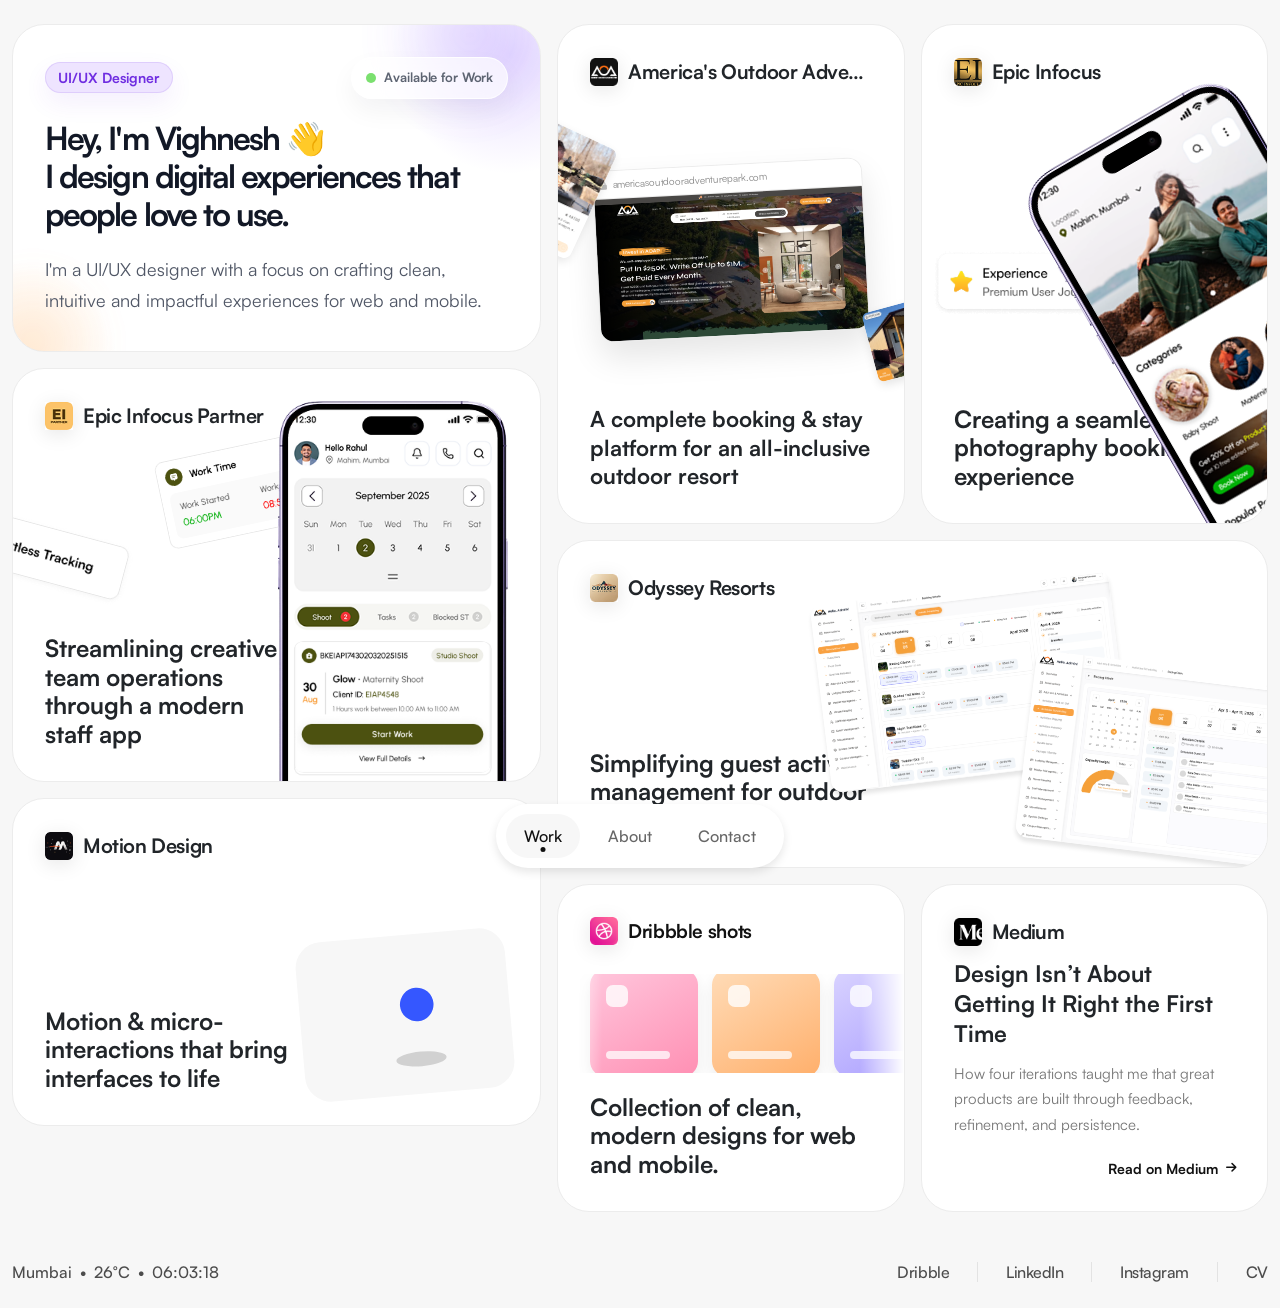
==== commit f4f91204: "Updated portfolio" ====
--- a/index.html
+++ b/index.html
@@ -52,7 +52,7 @@
 
         <div class="hero-card__content">
           <div class="hero-card__topline">
-            <span class="small-label tag rounded-4 hero-tag">Product Designer</span>
+            <span class="small-label tag rounded-4 hero-tag">UI/UX Designer</span>
 
             <span class="hero-status">
               <span class="status-dot"></span>
@@ -67,7 +67,7 @@
           </h1>
 
           <p>
-            I'm a product designer with a focus on crafting clean,
+            I'm a UI/UX designer with a focus on crafting clean,
             intuitive and impactful experiences for web and mobile.
           </p>
         </div>
@@ -275,78 +275,6 @@
         </div>
 
       </div>
-
-      <!-- Design System -->
-      <!-- <div class="card design-system">
-        <div class="card-title">
-          🧩 Design System
-        </div>
-
-        <div class="colors">
-          <span class="c1"></span>
-          <span class="c2"></span>
-          <span class="c3"></span>
-          <span class="c4"></span>
-        </div>
-
-        <h1>Aa</h1>
-
-        <h5>Instrument Sans</h5>
-
-        <p>
-          Building consistent and scalable
-          design systems.
-        </p>
-
-        <a href="#">
-          Explore
-          <i class="fa-solid fa-arrow-up-right-from-square"></i>
-        </a>
-      </div> -->
-
-      <!-- Side Project -->
-      <!-- <div class="card side-project">
-
-        <div class="card-title">
-          ❤️ Side Project
-        </div>
-
-        <img src="assets/images/productivity-ui.png" alt="">
-
-        <p>
-          A productivity app to help you stay focused and organised.
-        </p>
-
-        <a href="#">
-          View project
-          <i class="fa-solid fa-arrow-up-right-from-square"></i>
-        </a>
-
-      </div> -->
-
-      <!-- Thoughts -->
-      <!-- <div class="card thoughts">
-
-        <div class="card-title">
-          💭 On my mind
-        </div>
-
-        <div class="thought-item">
-          <h6>Designing for real people</h6>
-          <span>Thoughts on user-centered design</span>
-        </div>
-
-        <div class="thought-item">
-          <h6>The power of simplicity</h6>
-          <span>Why less is more</span>
-        </div>
-
-        <div class="thought-item">
-          <h6>Building in public</h6>
-          <span>Sharing the process, not just the outcome</span>
-        </div>
-
-      </div> -->
 
     </div>
 
@@ -381,19 +309,21 @@
 
         <!-- RIGHT -->
         <div class="footer-right">
-          <a href="#">X (Twitter)</a>
-
-          <div class="divider"></div>
-
-          <a href="#">LinkedIn</a>
-
-          <div class="divider"></div>
-
-          <a href="#">Instagram</a>
-
-          <div class="divider"></div>
-
-          <a href="#">CV</a>
+
+            <a href="https://dribbble.com/vighnesh1403">Dribble</a>
+
+            <div class="divider"></div>
+
+            <a href="https://www.linkedin.com/in/vighnesh-bidaye-ab0590259/">LinkedIn</a>
+
+            <div class="divider"></div>
+
+            <a href="https://www.instagram.com/_.vighneshhh.___/">Instagram</a>
+
+            <div class="divider"></div>
+
+            <a href="https://drive.google.com/file/d/1aJh5O4B_ki4EDfW89nRKxlp6zdwZISZr/view?usp=sharing">CV</a>
+
         </div>
       </footer>
 
--- a/css/responsive.css
+++ b/css/responsive.css
@@ -264,7 +264,7 @@
   }
 
   .review-card {
-    width: 300px;
+    height: 300px;
     border-radius: 20px;
   }
 
@@ -321,6 +321,20 @@
   .activity-through-booking {
     width:100%;
   }
+
+  .end-to-end-flow .section-right {
+    height: 350px;
+  }
+
+  .shot-player-video {
+    height:auto;
+  }
+
+  .shot-player-activity {
+    display: flex;
+    justify-content: center;
+    align-items: center;
+  }
 }
 
 /* MOBILE - Extra Small (below 360px) */
@@ -360,6 +374,10 @@
 
    /* MOBILE - Small (480px and below) */
 @media(max-width:480px){
+
+  #liquid-glass-cursor {
+    display:none;
+  }
 
    .main-grid {
     display:flex;
@@ -545,6 +563,14 @@
     width: 230px;
 }
 
+.dribble-shots {
+  height:343px;
+}
+
+.medium-card {
+  height:343px;
+}
+
   .footer {
     width:343px;
     align-items: center;
@@ -626,7 +652,7 @@
 
    .games-controller {
     left: 40px;
-    bottom:115px;
+    bottom:-115px;
    }
 
    .games-headphones {
@@ -643,4 +669,34 @@
    }
 
 
-  }+  }
+
+
+  /* ========================================
+   RESPONSIVE DESIGN - motion design
+   ======================================== */
+
+
+   /* MOBILE - Small (480px and below) */
+@media(max-width:480px){
+
+   .shots-header {
+    width: 343px;
+   }
+
+   .shots-header p {
+    text-align:center;
+   }
+
+   .shots-masonry {
+    width: 343px;
+   }
+
+   .shot-card {
+    margin-bottom: 32px;
+   }
+
+
+
+
+  }
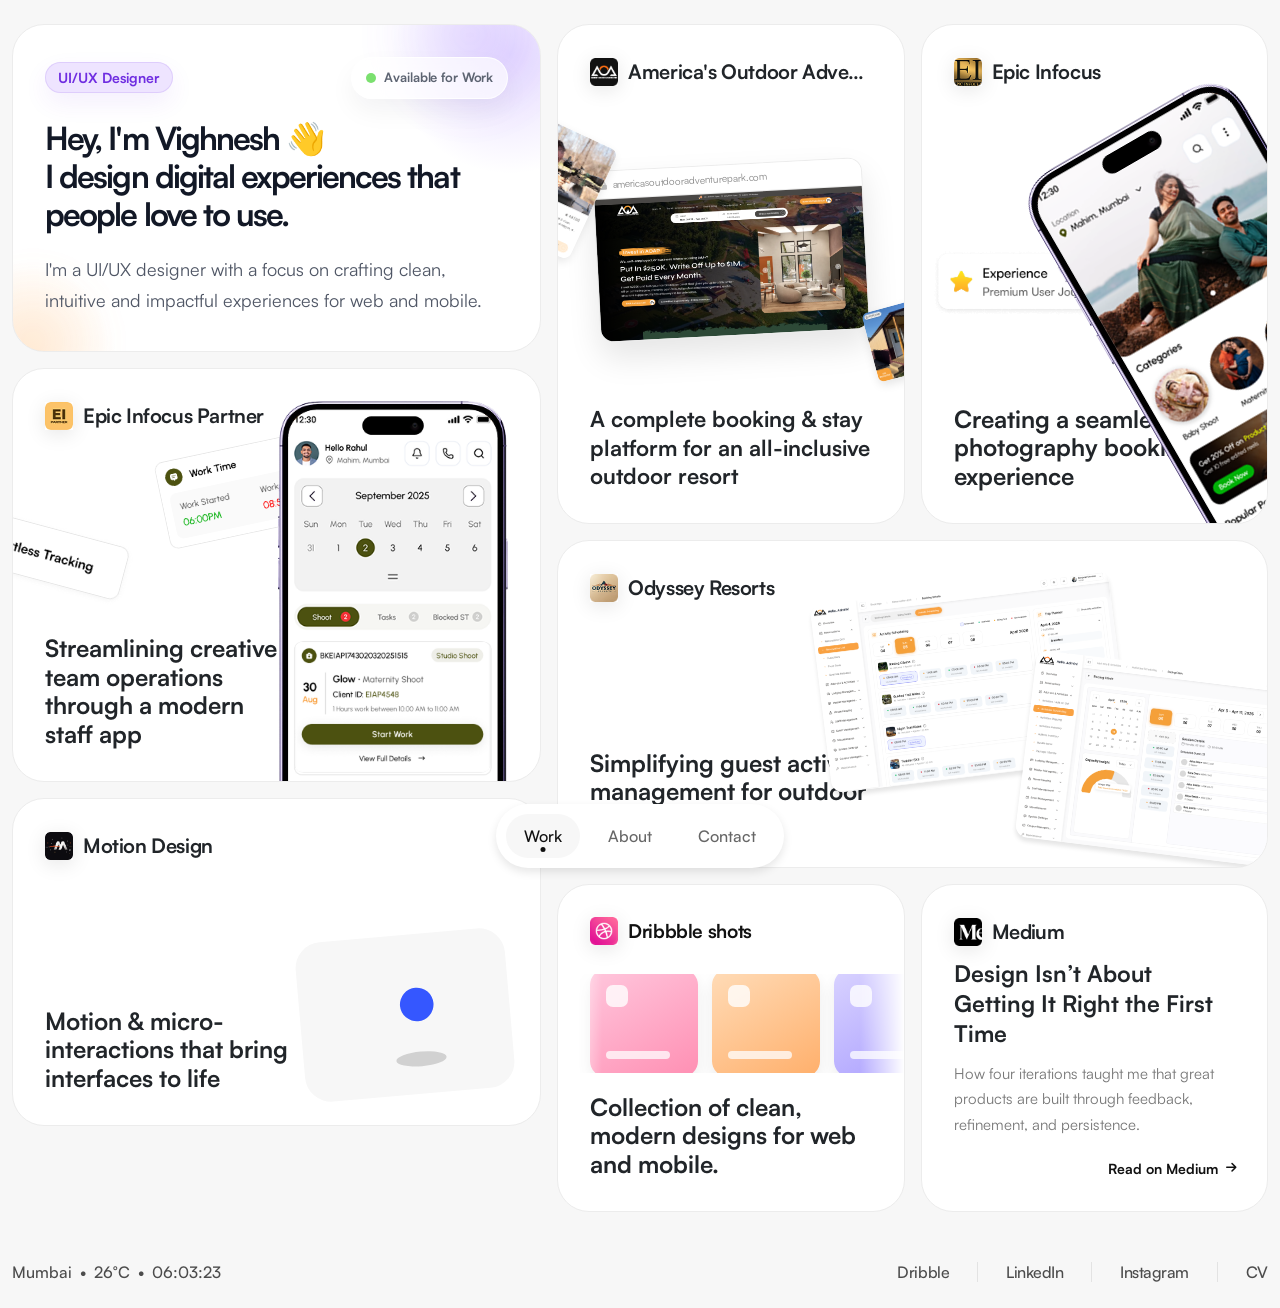
==== commit 6a973abe: "Updated portfolio" ====
--- a/index.html
+++ b/index.html
@@ -322,7 +322,7 @@
 
             <div class="divider"></div>
 
-            <a href="https://drive.google.com/file/d/1aJh5O4B_ki4EDfW89nRKxlp6zdwZISZr/view?usp=sharing">CV</a>
+            <a href="https://drive.google.com/file/d/1qxC8Qda6kVnMRlIEaDSphb1H-PiAOEYs/view?usp=sharing">CV</a>
 
         </div>
       </footer>
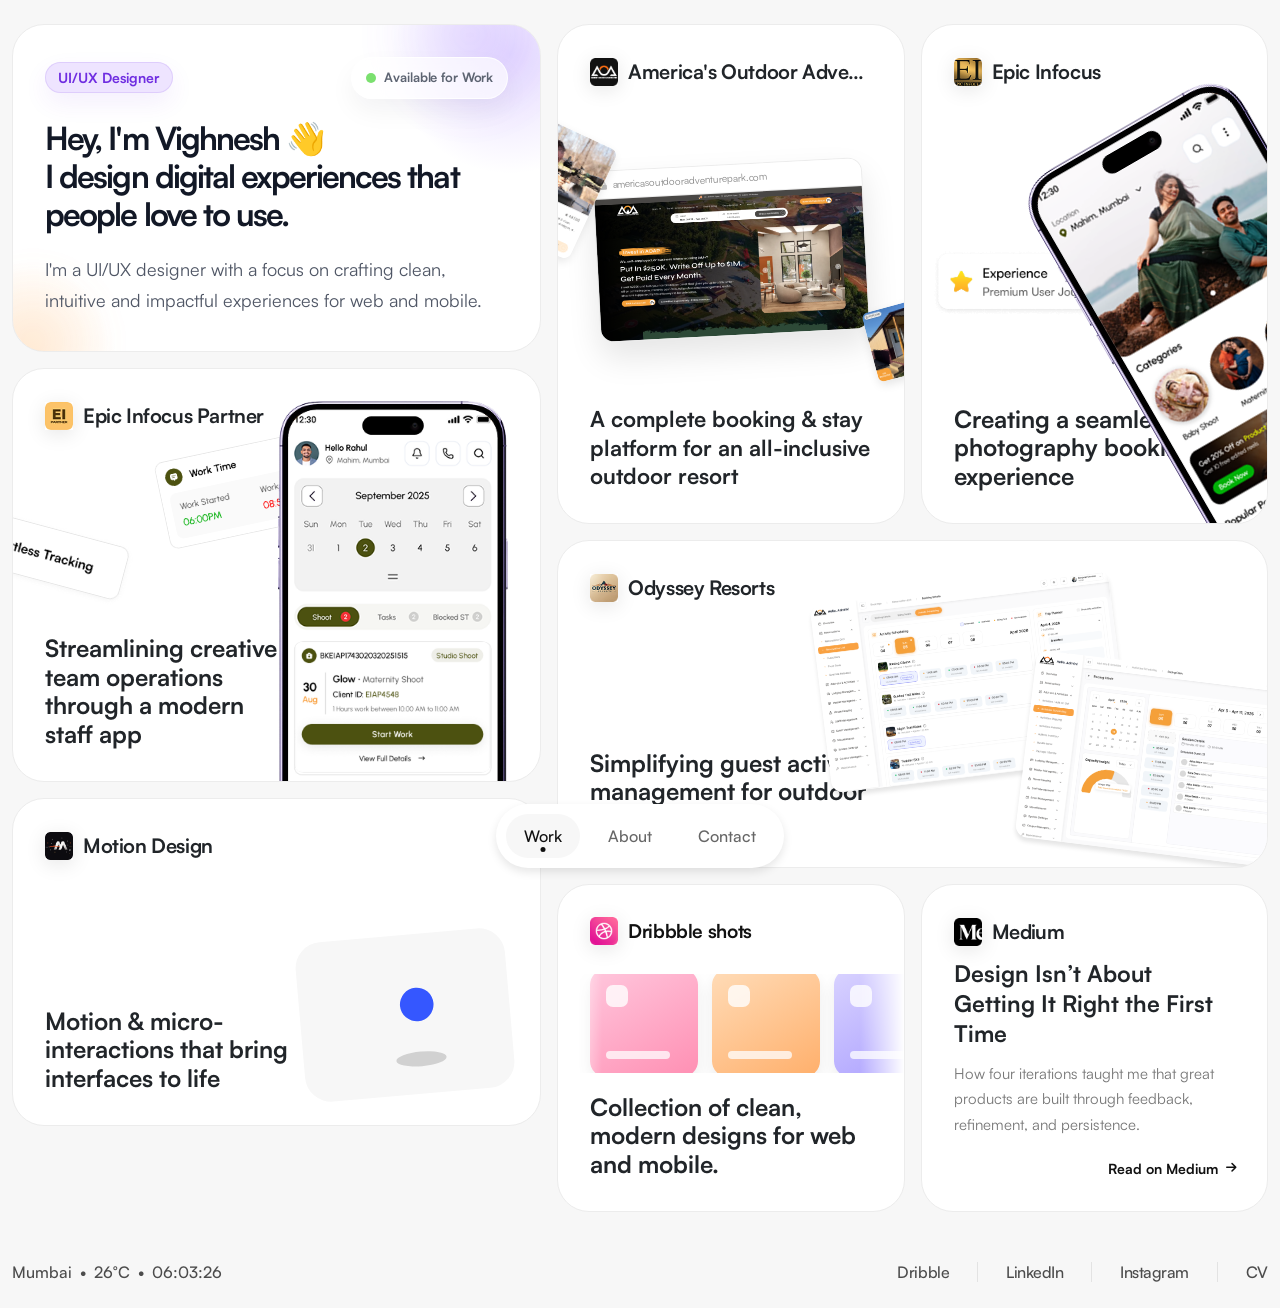
==== commit 0ff509e4: "Updated portfolio" ====
--- a/index.html
+++ b/index.html
@@ -248,7 +248,7 @@
       </div>
 
       <!-- Medium Post -->
-      <div class="card medium-card" onclick="window.open('https://medium.com/@vighneshbidaye2003/design-isnt-about-getting-it-right-the-first-time-4b32076ea511')">
+      <div class="card medium-card" onclick="window.open('https://medium.com/@vighneshbidaye2003/design-isnt-about-getting-it-right-the-first-time-2a96e10495d9')">
 
         <div class="card-title">
           <img src="assets/images/medium-logo.png" alt="">
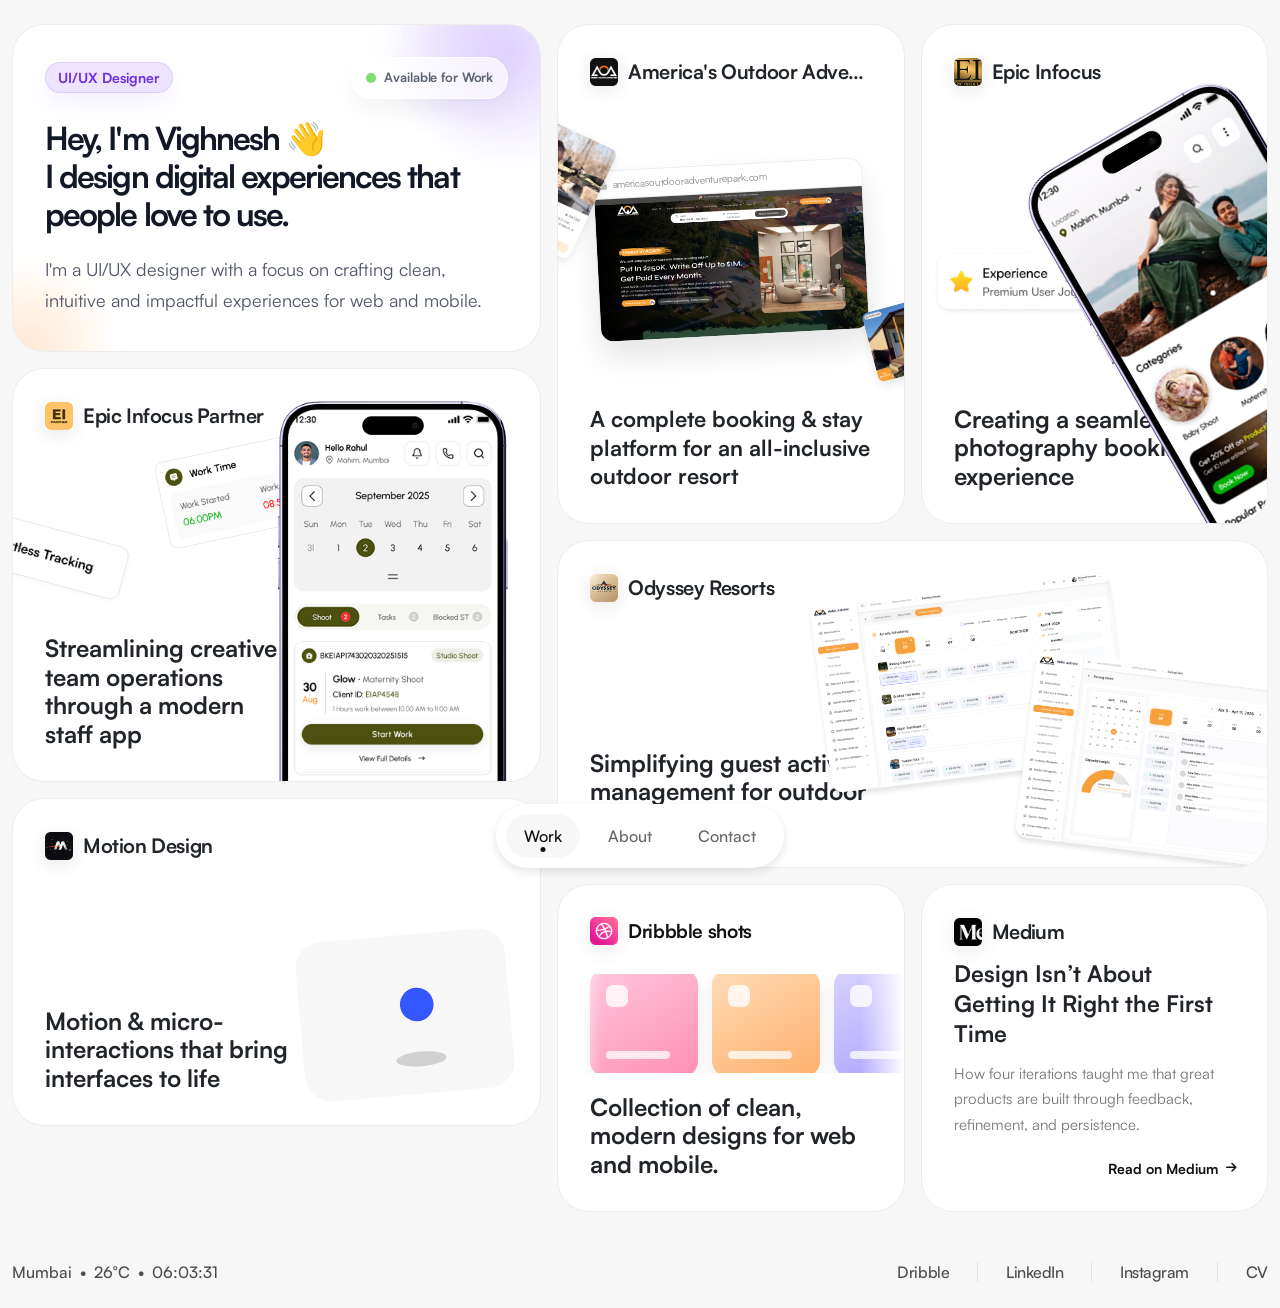
==== commit 45bf294b: "Remove onclick from AOAP card div" ====
--- a/index.html
+++ b/index.html
@@ -74,7 +74,7 @@
       </div>
 
       <!-- AOAP -->
-      <div class="card aoap-card" onclick="window.open('https://www.aoapark.com')">
+      <div class="card aoap-card">
 
         <div class="card-title">
           <img src="assets/images/aoap.png" alt="">
@@ -332,4 +332,4 @@
   <script src="js/script.js"></script>
 
 </body>
-</html>+</html>
